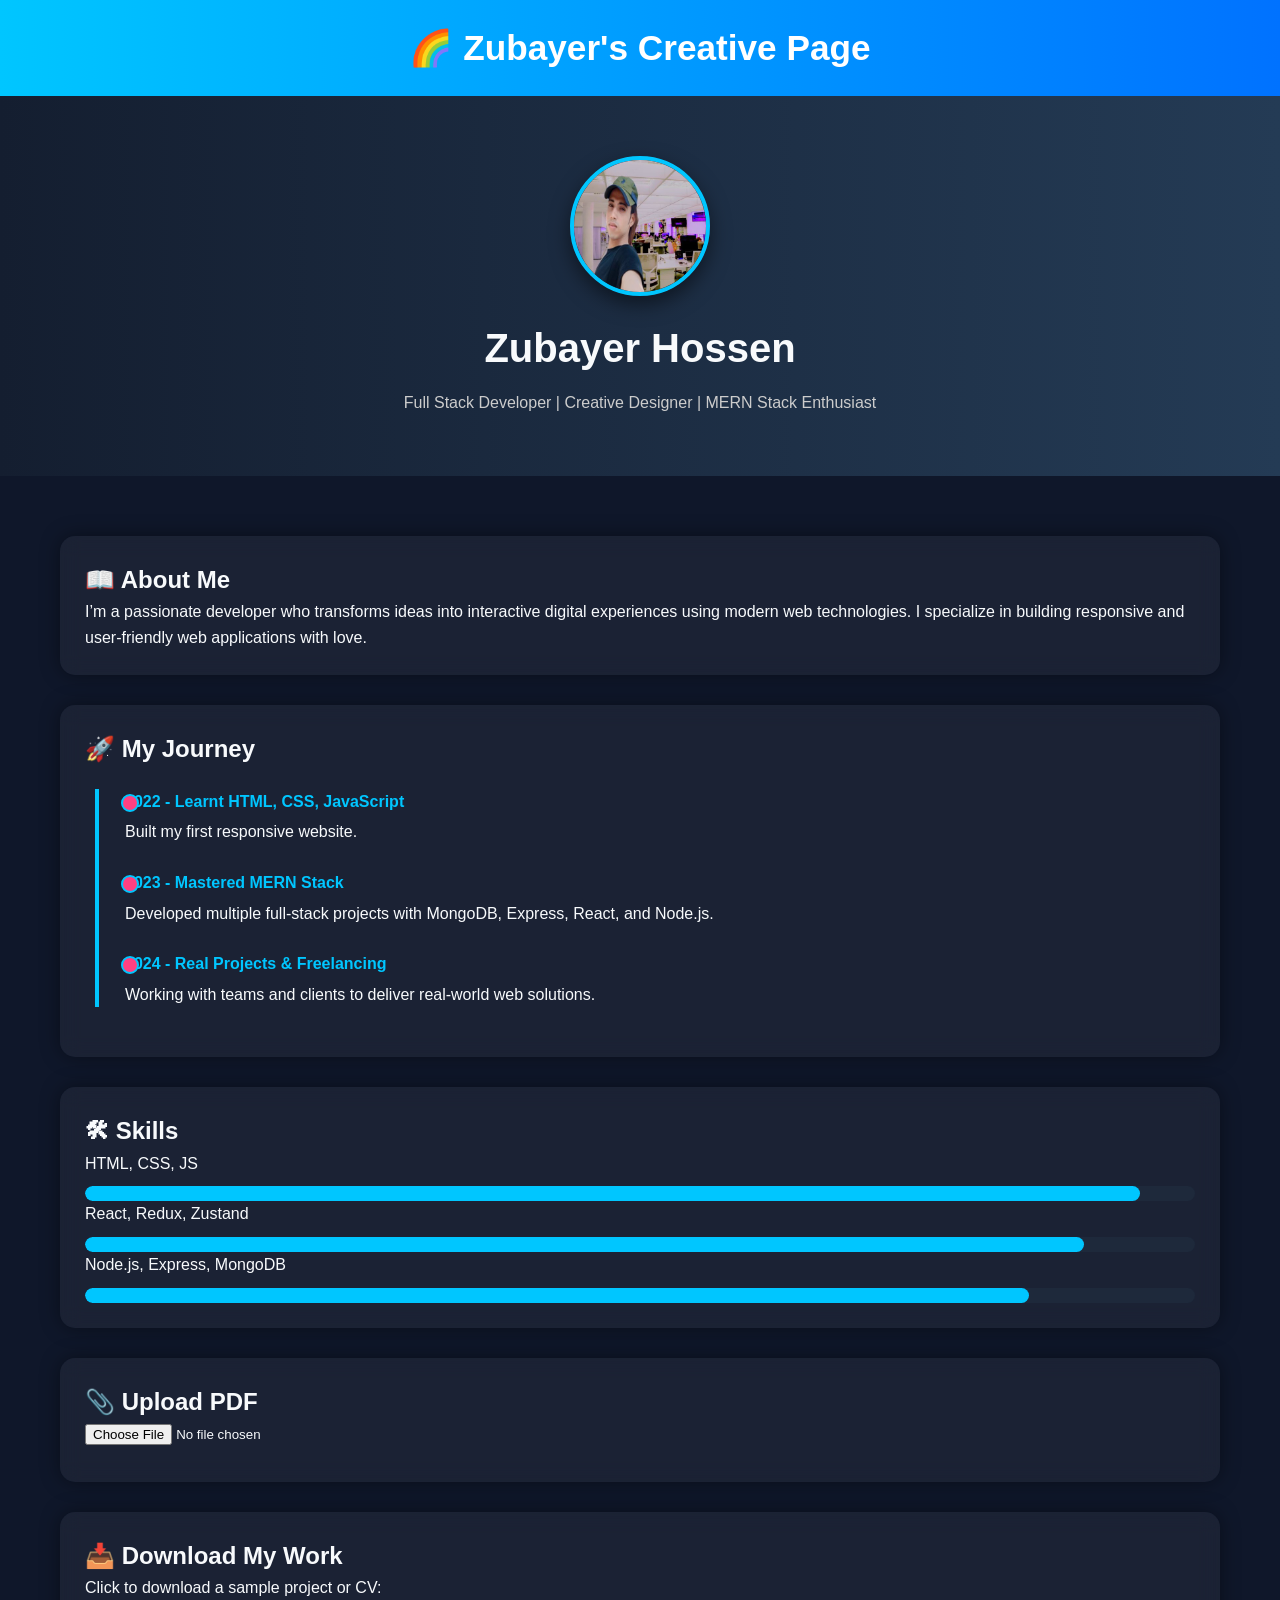
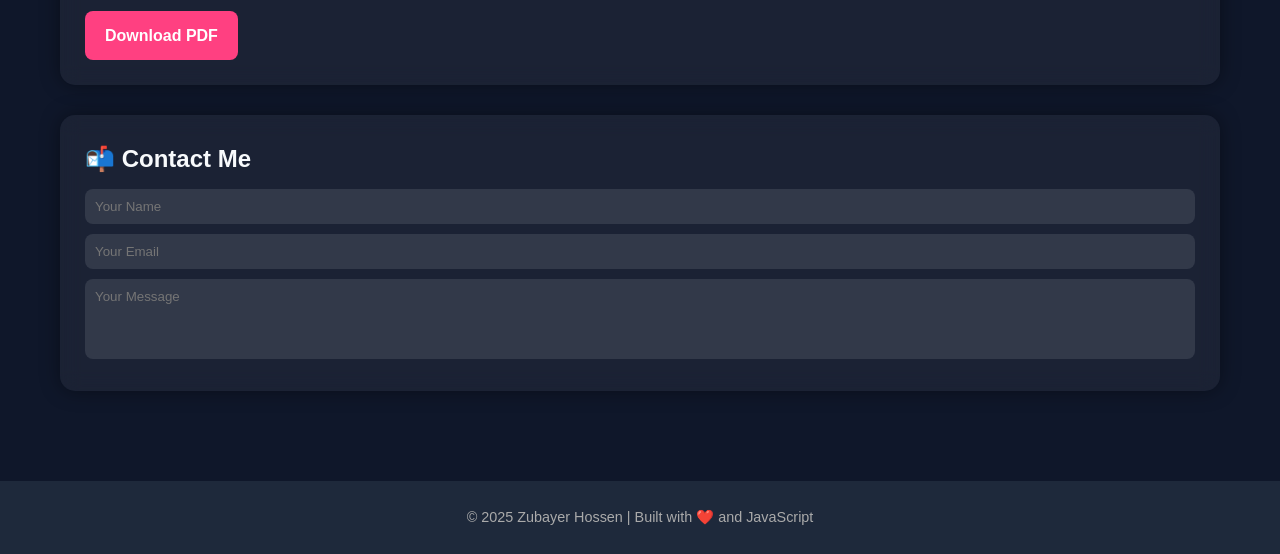
==== index.html @ cdd622a0 "zubu" ====
<!DOCTYPE html>
<html lang="en">
<head>
  <meta charset="UTF-8" />
  <meta name="viewport" content="width=device-width, initial-scale=1.0"/>
  <title>Zubayer's Creative Webpage</title>
  <style>
    :root {
      --primary: #00c6ff;
      --secondary: #0072ff;
      --bg: #0f172a;
      --text: #f8fafc;
      --accent: #ff4081;
    }

    * {
      margin: 0;
      padding: 0;
      box-sizing: border-box;
      font-family: 'Segoe UI', sans-serif;
    }

    body {
      background: var(--bg);
      color: var(--text);
      line-height: 1.6;
      overflow-x: hidden;
    }

    header {
      background: linear-gradient(90deg, var(--primary), var(--secondary));
      color: white;
      padding: 20px;
      text-align: center;
      font-size: 2.2rem;
      font-weight: bold;
      box-shadow: 0 4px 15px rgba(0,0,0,0.4);
    }

    .hero {
      display: flex;
      flex-direction: column;
      align-items: center;
      padding: 60px 20px;
      text-align: center;
      background: linear-gradient(to right, #141e30, #243b55);
    }

    .hero img {
      width: 140px;
      height: 140px;
      border-radius: 50%;
      border: 4px solid var(--primary);
      margin-bottom: 20px;
      box-shadow: 0 8px 20px rgba(0, 0, 0, 0.5);
    }

    .hero h1 {
      font-size: 2.5rem;
      animation: glow 2s ease-in-out infinite alternate;
    }

    .hero p {
      color: #ccc;
      max-width: 600px;
      margin-top: 10px;
    }

    @keyframes glow {
      from { text-shadow: 0 0 10px var(--primary); }
      to   { text-shadow: 0 0 25px var(--accent), 0 0 30px var(--primary); }
    }

    .section {
      padding: 60px 20px;
      max-width: 1200px;
      margin: auto;
    }

    .card {
      background: rgba(255,255,255,0.05);
      padding: 25px;
      border-radius: 15px;
      backdrop-filter: blur(10px);
      margin-bottom: 30px;
      box-shadow: 0 0 20px rgba(0,0,0,0.4);
      transition: transform 0.3s ease;
    }

    .card:hover {
      transform: scale(1.02);
    }

    .skills .progress {
      background: #1e293b;
      border-radius: 20px;
      overflow: hidden;
      margin-top: 10px;
    }

    .skills .progress-bar {
      height: 15px;
      background: var(--primary);
      border-radius: 20px;
      transition: width 1s ease-in-out;
    }

    .timeline {
      position: relative;
      padding-left: 40px;
      margin-top: 20px;
    }

    .timeline::before {
      content: '';
      position: absolute;
      left: 10px;
      top: 0;
      width: 4px;
      height: 100%;
      background: var(--primary);
    }

    .timeline-item {
      margin-bottom: 25px;
      position: relative;
    }

    .timeline-item::before {
      content: '';
      position: absolute;
      left: -4px;
      top: 5px;
      width: 14px;
      height: 14px;
      background: var(--accent);
      border-radius: 50%;
      border: 2px solid var(--primary);
    }

    .timeline-item h4 {
      margin-bottom: 5px;
      color: var(--primary);
    }

    .download-btn {
      display: inline-block;
      margin-top: 10px;
      padding: 12px 20px;
      background: var(--accent);
      color: white;
      text-decoration: none;
      border-radius: 8px;
      font-weight: bold;
    }

    .contact-form input, .contact-form textarea {
      width: 100%;
      padding: 10px;
      border: none;
      margin-top: 10px;
      border-radius: 8px;
      background: rgba(255, 255, 255, 0.1);
      color: white;
      resize: none;
    }

    footer {
      text-align: center;
      padding: 25px;
      background: #1e293b;
      font-size: 0.9rem;
      color: #aaa;
    }

    @media (max-width: 768px) {
      .hero h1 {
        font-size: 2rem;
      }
    }
  </style>
</head>
<body>

<header>
  🌈 Zubayer's Creative Page
</header>

<section class="hero">
  <img src="zubayer.jpg" alt="Zubayer" />
  <h1>Zubayer Hossen</h1>
  <p>Full Stack Developer | Creative Designer | MERN Stack Enthusiast</p>
</section>

<section class="section">
  <div class="card">
    <h2>📖 About Me</h2>
    <p>I’m a passionate developer who transforms ideas into interactive digital experiences using modern web technologies. I specialize in building responsive and user-friendly web applications with love.</p>
  </div>

  <div class="card">
    <h2>🚀 My Journey</h2>
    <div class="timeline">
      <div class="timeline-item">
        <h4>2022 - Learnt HTML, CSS, JavaScript</h4>
        <p>Built my first responsive website.</p>
      </div>
      <div class="timeline-item">
        <h4>2023 - Mastered MERN Stack</h4>
        <p>Developed multiple full-stack projects with MongoDB, Express, React, and Node.js.</p>
      </div>
      <div class="timeline-item">
        <h4>2024 - Real Projects & Freelancing</h4>
        <p>Working with teams and clients to deliver real-world web solutions.</p>
      </div>
    </div>
  </div>

  <div class="card skills">
    <h2>🛠 Skills</h2>
    <p>HTML, CSS, JS</p>
    <div class="progress"><div class="progress-bar" style="width: 95%"></div></div>
    <p>React, Redux, Zustand</p>
    <div class="progress"><div class="progress-bar" style="width: 90%"></div></div>
    <p>Node.js, Express, MongoDB</p>
    <div class="progress"><div class="progress-bar" style="width: 85%"></div></div>
  </div>

  <div class="card">
    <h2>📎 Upload PDF</h2>
    <input type="file" id="upload" />
    <p id="fileName" style="margin-top:10px;"></p>
  </div>

  <div class="card">
    <h2>📥 Download My Work</h2>
    <p>Click to download a sample project or CV:</p>
    <a href="https://drive.google.com/file/d/10J11YzslNe47yRGhq0_CThLnDDftaip0/view?usp=sharing" class="download-btn" target="_blank">Download PDF</a>
  </div>

  <div class="card contact-form">
    <h2>📬 Contact Me</h2>
    <input type="text" placeholder="Your Name"/>
    <input type="email" placeholder="Your Email"/>
    <textarea rows="4" placeholder="Your Message"></textarea>
  </div>
</section>

<footer>
  &copy; 2025 Zubayer Hossen | Built with ❤️ and JavaScript
</footer>

<script>
  const upload = document.getElementById('upload');
  const fileName = document.getElementById('fileName');
  upload.addEventListener('change', () => {
    fileName.textContent = upload.files[0] ? "Selected: " + upload.files[0].name : "";
  });
</script>

</body>
</html>
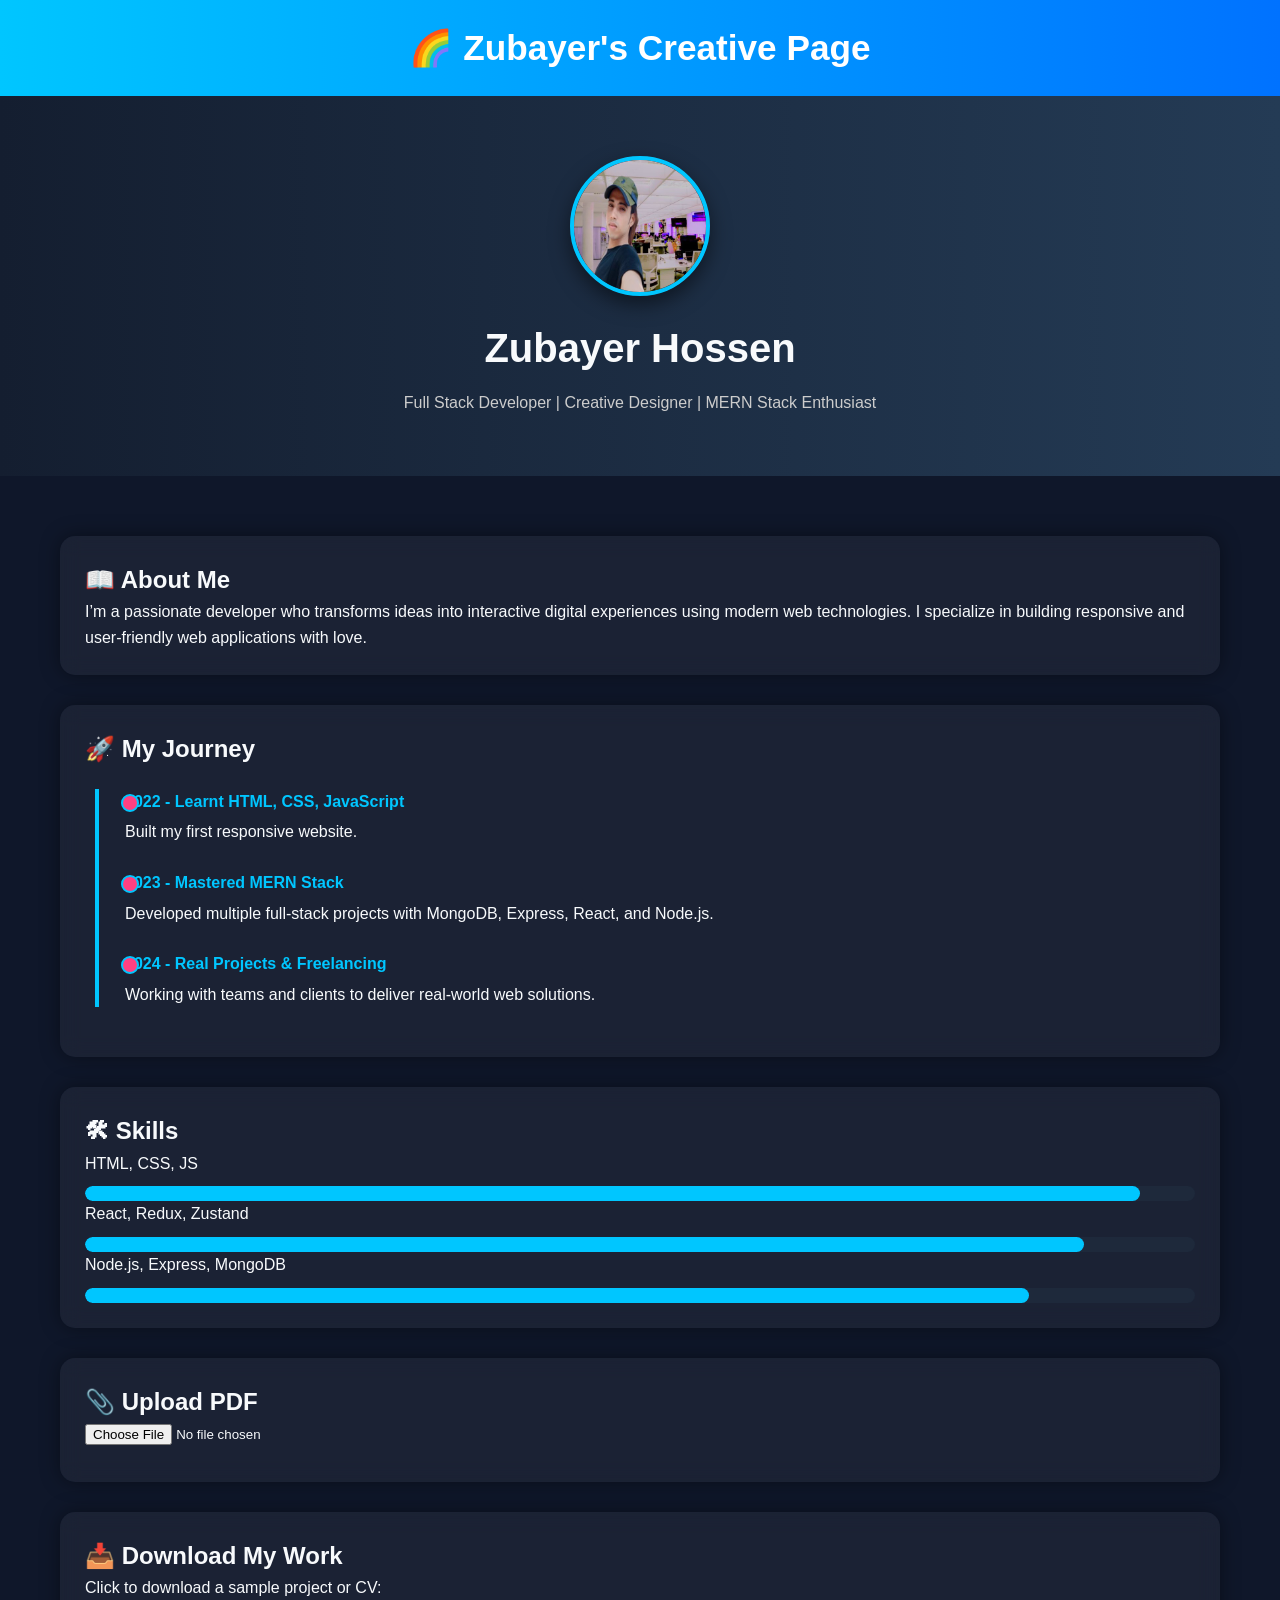
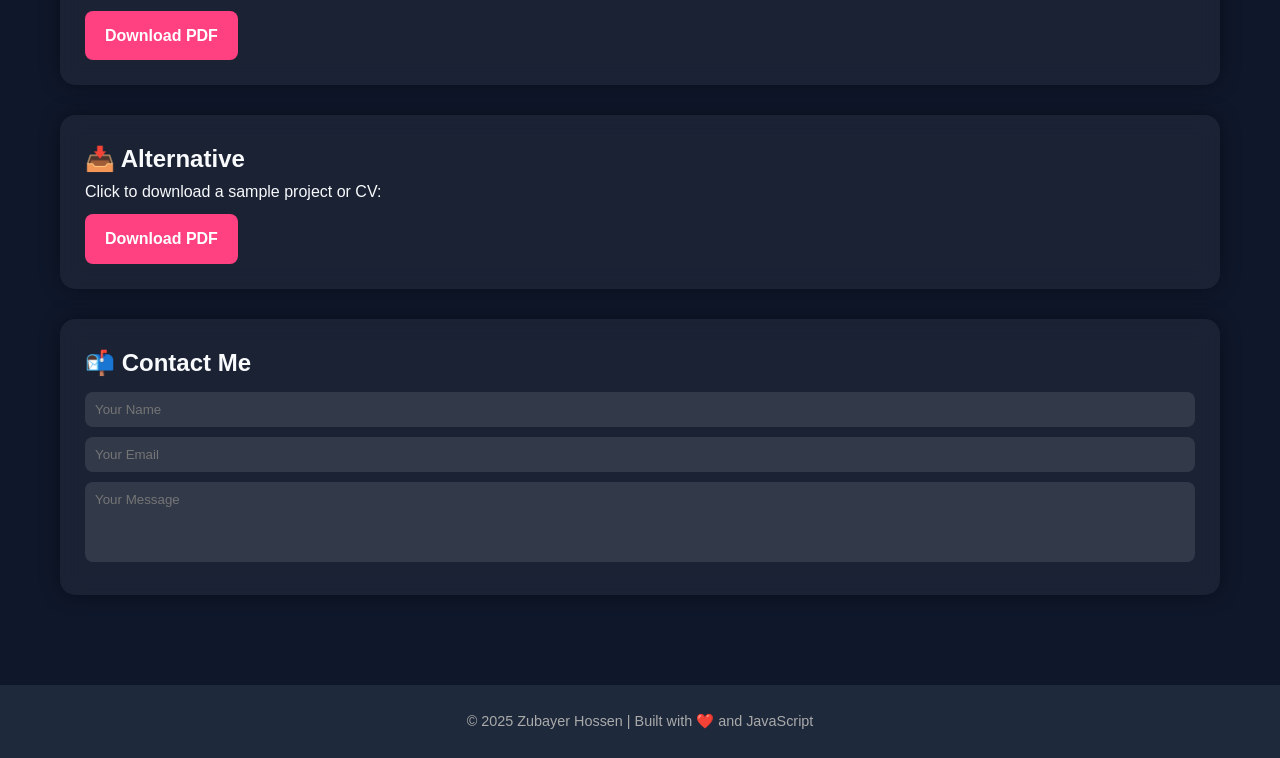
==== commit f304bf35: "third" ====
--- a/index.html
+++ b/index.html
@@ -235,7 +235,12 @@
   <div class="card">
     <h2>📥 Download My Work</h2>
     <p>Click to download a sample project or CV:</p>
-    <a href="https://drive.google.com/file/d/10J11YzslNe47yRGhq0_CThLnDDftaip0/view?usp=sharing" class="download-btn" target="_blank">Download PDF</a>
+    <a href="https://drive.google.com/file/d/1WnRgB25EYnLVQBhs_71rrQNQc7pTa-wB/view?usp=sharing" class="download-btn" target="_blank">Download PDF</a>
+  </div>
+  <div class="card">
+    <h2>📥 Alternative</h2>
+    <p>Click to download a sample project or CV:</p>
+    <a href="https://drive.google.com/file/d/1LJso2BkEb8YnMuDiIEVJnNugFMcln0S_/view?usp=sharing" class="download-btn" target="_blank">Download PDF</a>
   </div>
 
   <div class="card contact-form">
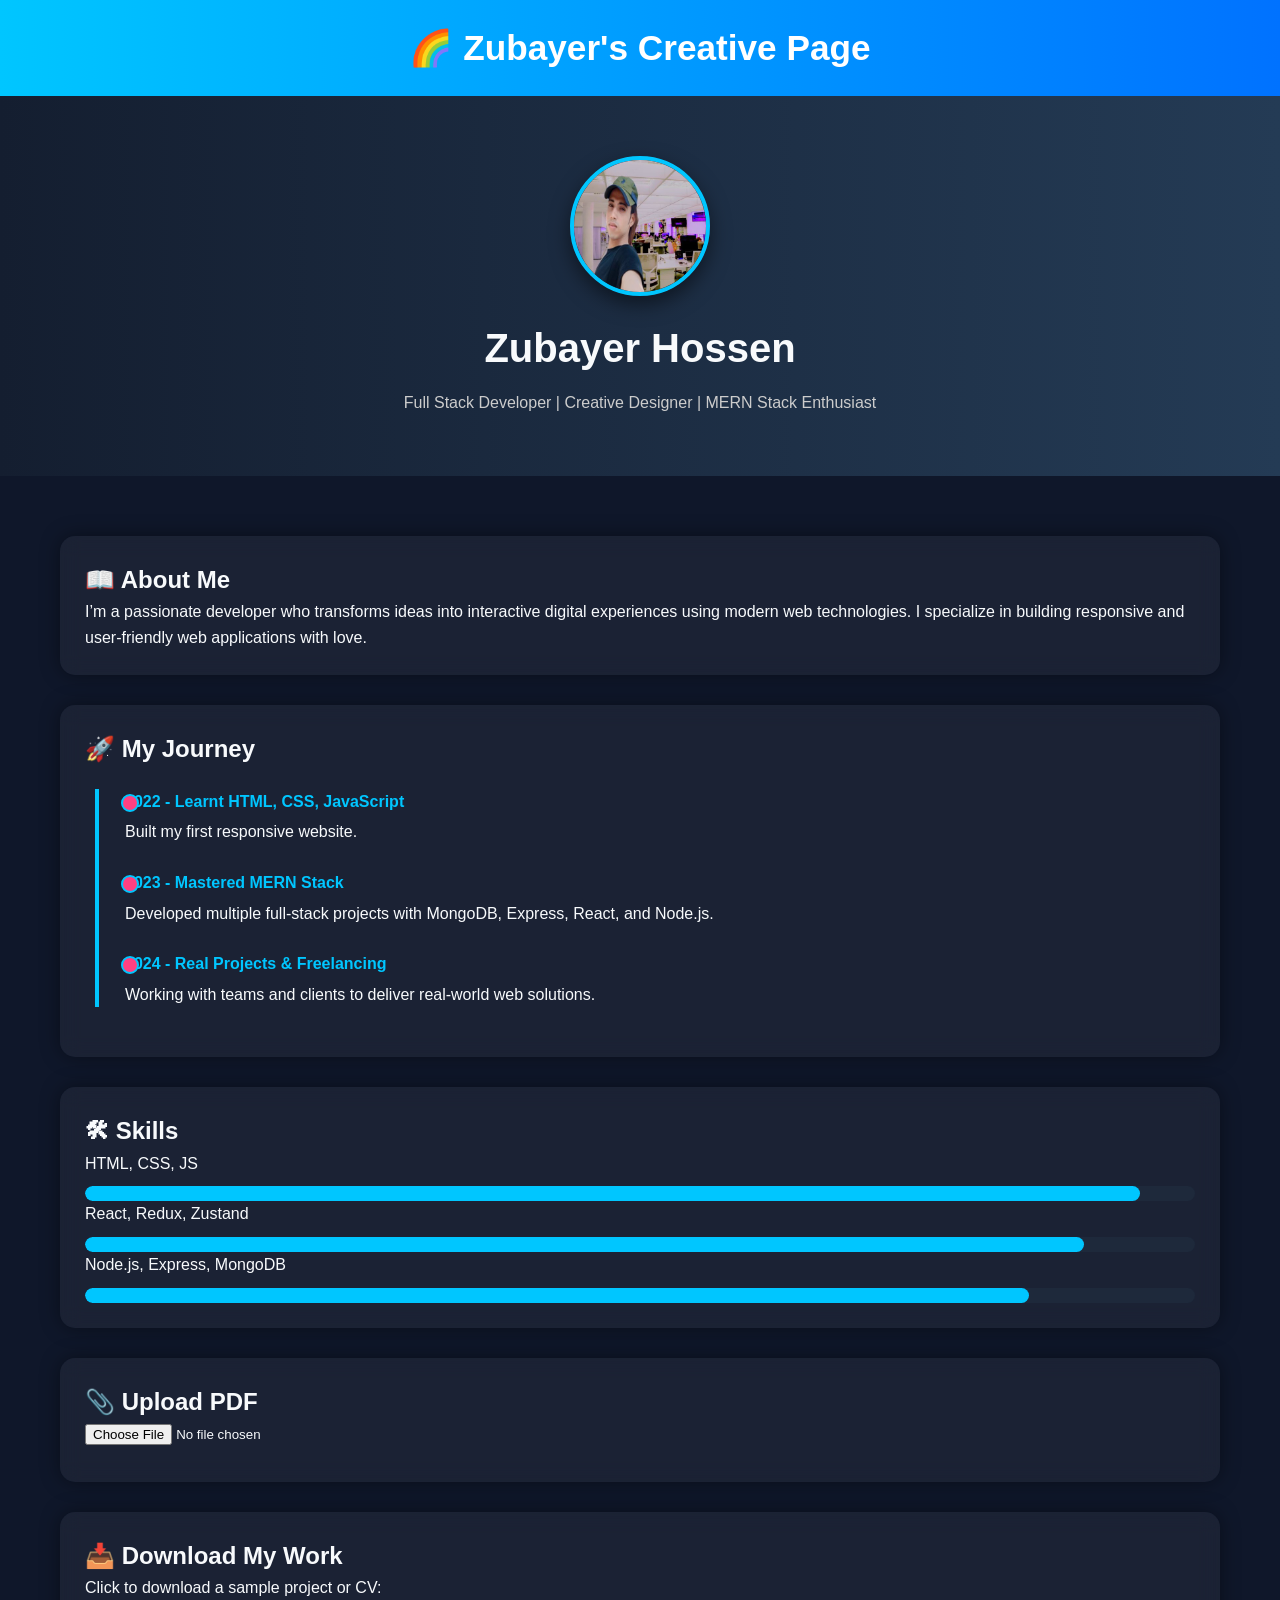
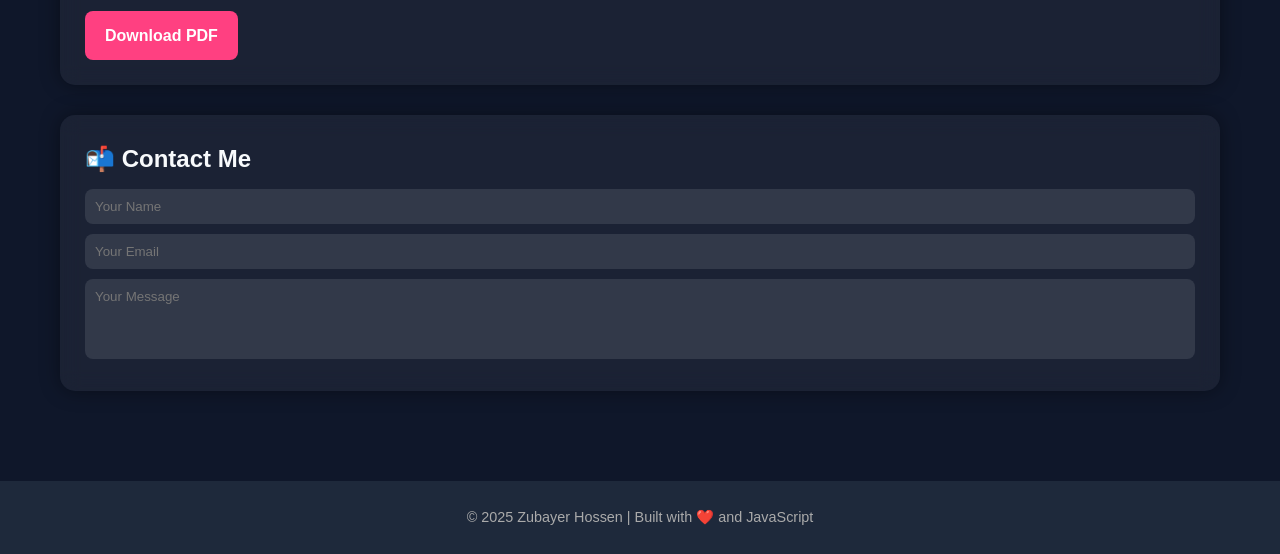
==== commit 8379054c: "fourth" ====
--- a/index.html
+++ b/index.html
@@ -235,14 +235,9 @@
   <div class="card">
     <h2>📥 Download My Work</h2>
     <p>Click to download a sample project or CV:</p>
-    <a href="https://drive.google.com/file/d/1WnRgB25EYnLVQBhs_71rrQNQc7pTa-wB/view?usp=sharing" class="download-btn" target="_blank">Download PDF</a>
-  </div>
-  <div class="card">
-    <h2>📥 Alternative</h2>
-    <p>Click to download a sample project or CV:</p>
-    <a href="https://drive.google.com/file/d/1LJso2BkEb8YnMuDiIEVJnNugFMcln0S_/view?usp=sharing" class="download-btn" target="_blank">Download PDF</a>
-  </div>
-
+    <a href="https://drive.google.com/file/d/1K6u4lVFU98HnmCF0BqKeOgGo1rJ6SHEC/view?usp=sharing" class="download-btn" target="_blank">Download PDF</a>
+  </div>
+  
   <div class="card contact-form">
     <h2>📬 Contact Me</h2>
     <input type="text" placeholder="Your Name"/>
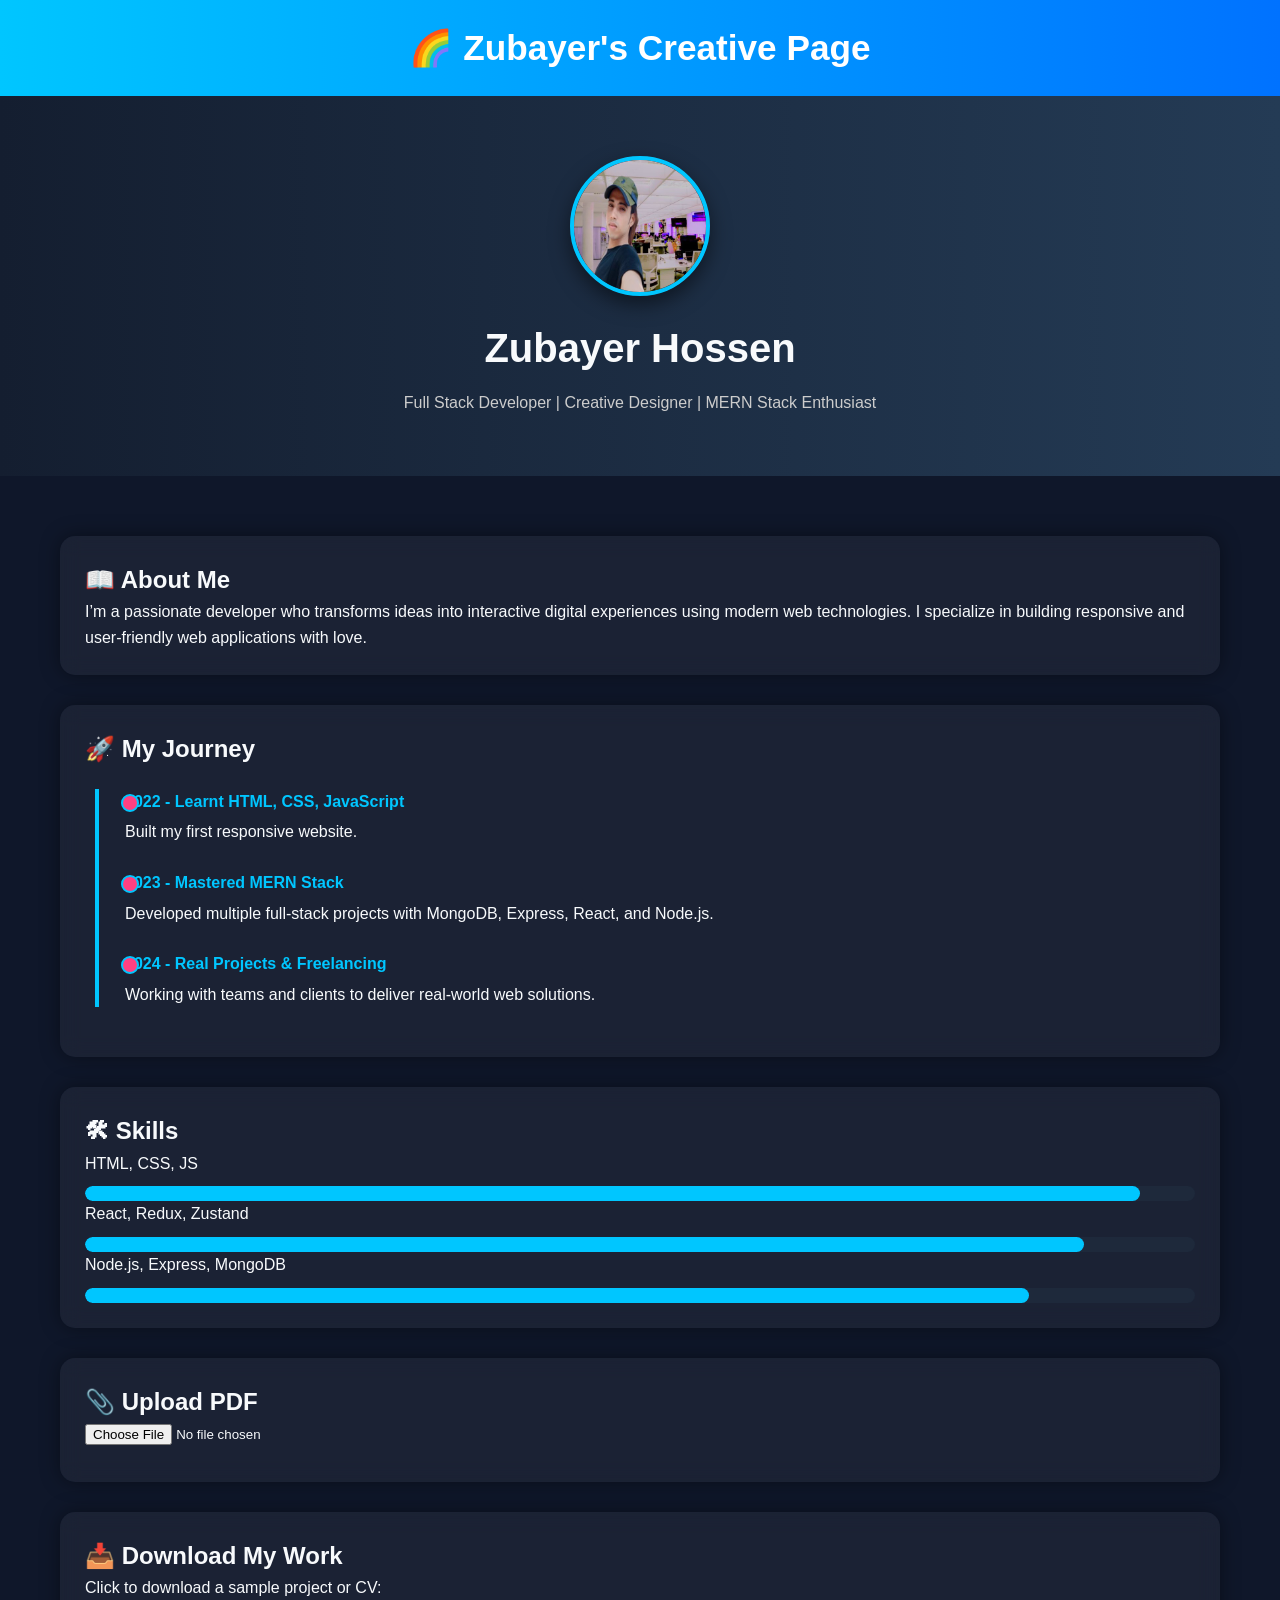
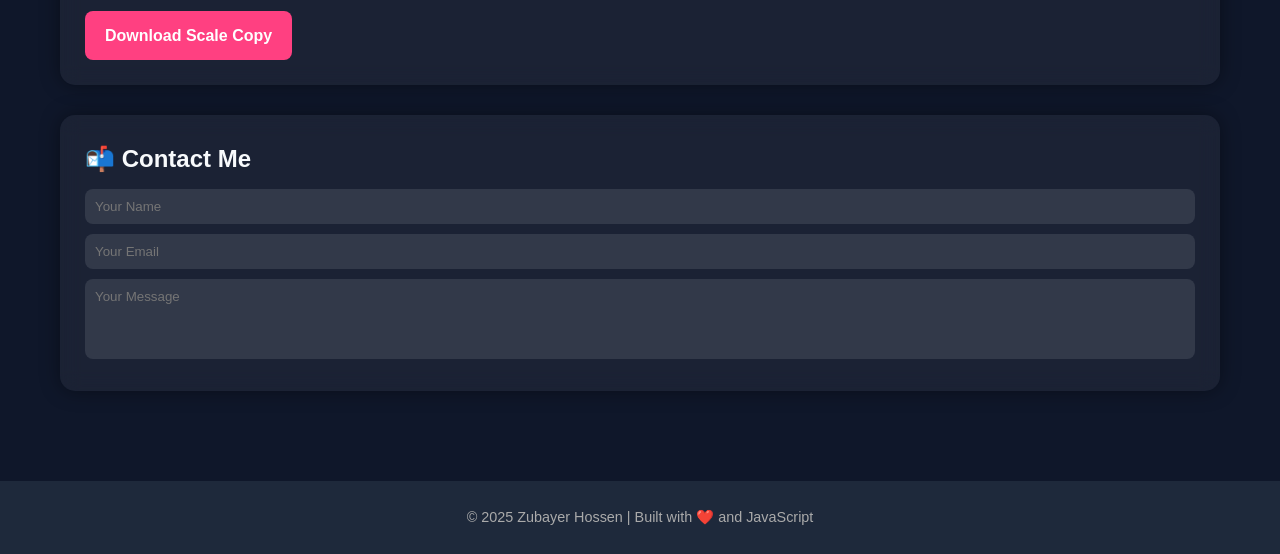
==== commit 29431a84: "nothing" ====
--- a/index.html
+++ b/index.html
@@ -235,7 +235,7 @@
   <div class="card">
     <h2>📥 Download My Work</h2>
     <p>Click to download a sample project or CV:</p>
-    <a href="https://drive.google.com/file/d/1K6u4lVFU98HnmCF0BqKeOgGo1rJ6SHEC/view?usp=sharing" class="download-btn" target="_blank">Download PDF</a>
+    <a href="https://drive.google.com/drive/folders/1btQ257IzHfu2eU8oDETyg6vEKhTlg0QD?usp=sharing" class="download-btn" target="_blank">Download Scale Copy</a>
   </div>
   
   <div class="card contact-form">
